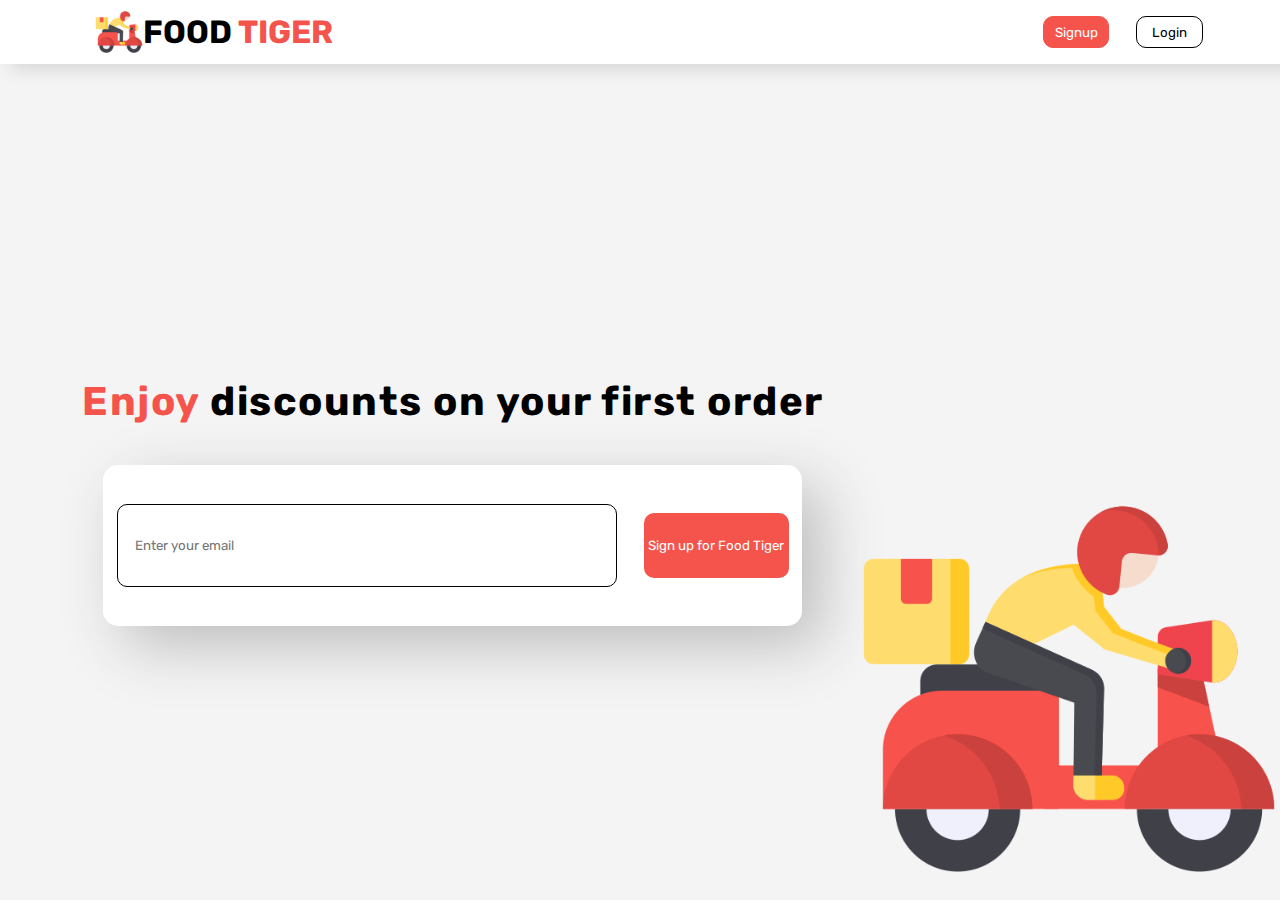
==== index.html @ 8a675328 "commit" ====
<!DOCTYPE html>
<html lang="en">
<head>
    <meta charset="UTF-8">
    <meta name="viewport" content="width=device-width, initial-scale=1.0">
    <title>FoodHub</title>
    <link rel="icon" type="x-icon" href="delivery-bike.png">
    <link rel="stylesheet" href="landingStyle.css">
    <link rel="preconnect" href="https://fonts.googleapis.com">
    <link rel="preconnect" href="https://fonts.gstatic.com" crossorigin>
    <link href="https://fonts.googleapis.com/css2?family=Rubik:ital,wght@0,300..900;1,300..900&display=swap" rel="stylesheet">
</head>

<body>

    <div class="content">
        <header>
            <section class="mainMenu">
                <button class="navButton"><img class="navButton-img" src="menu (1).png" alt="button"></button>
            </section>
           <section class="branding">
               <img src="delivery-bike.png" alt="logo.png" id="brand-logo">
               <h1>FOOD <span id="design-1">TIGER</span></h1>
           </section>
           <section class="createAccount">
              <button id="signButton">Signup</button>
              <button id="loginButton">Login</button>  
           </section>
        </header>

        <div class="mainContent">
            <section class="locationSection">
              <h1> <span id="design-1">Enjoy</span> discounts on your first order</h1>
              <div class="searchLocation">
                <input type="text" placeholder="Enter your email">
                <button>Sign up for Food Tiger</button>
              </div>
              
              
              <img src="delivery-bike.png" alt="" id="deliveryImage">
            </section>
              
           
        </div>

    </div>
    
</body>
</html>
---- landingStyle.css ----
*{
    margin: 0;
    padding: 0;
    font-family: "Rubik", sans-serif;
}
.content{
    width: 100vw;
    height: 100vh;
    display: flex;
    flex-direction: column;
    background-color: #f5f5f5;
}
header{
    display: flex;
    flex-direction: row;
    height: 4em;
    width: 100%;
    background-color: #ffffff;
    box-sizing: border-box;
    justify-content: space-between;
    box-shadow: 1em 0em 1em 0.3em #d6d6d6;
    padding: 0 2em;
    z-index: 1;
}
#brand-logo{
    height: 3em;
    width: 0 auto;
    margin: 0 0 0 0;

}
.branding{
    display: flex;
    justify-content: center;
    align-items: center;
    background-color: #ffffff;
    width: 30%;
    flex-shrink: 1;
    font-family: "Rubik", sans-serif;
}
.createAccount{
    display: flex;
    background-color: #ffffff;
    width: 50%;
    justify-content: flex-end;
    box-sizing: border-box;
    padding: 2em;
}
.createAccount button{
    width: 5em;
    height:2.4em;
    justify-self: center;
    align-self: center;
    margin: 0 1em;
    transition: all 0.2s ease-in-out;
}
#signButton{
    border-radius: 10px;
    background-color: #f4544c;
    border: 1px solid #f4544c;
    color: white;
}
#signButton:hover{
    height: 2.9em;
    width: 5.2em;
    background-color: #f4544cbb;

}
#loginButton{
    background-color: transparent;
    border-radius: 10px;
    border: 1px solid black;
}
#loginButton:hover{
    height: 2.9em;
    width: 5.2em;
    background-color: rgb(203, 203, 203);
}
.mainContent{
    display: flex;
    height: 100%;
    width: 100%;
    background-color: #f4f4f4;
    box-sizing: border-box;
    padding: 1em;

}
.locationSection{
    height: 100%;
    width: 70%;
    background-color: #f4f4f4;
    display: flex;
    flex-direction: column;
    justify-content: center;
    align-items: center;
}
.locationSection h1{
  font-size: 2.5em;
  margin: 1em 1em;
  letter-spacing: 1.5px;
  z-index: 1;
}
.searchLocation{
    display: flex;
    flex-direction: row;
    background-color: #ffffff;
    width: 80%;
    height: 20%;
    align-items: center;
    border-radius: 15px;
    box-shadow: 20px 20px 60px #bebebe;

}

.searchLocation input{
  width: 80%;
  height:50%;
  margin: 0 1em;
  border-radius: 10px;
  outline: none;
  border: 1px solid black;
  padding: 0em 1.3em;
}

.searchLocation button{
   height: 40%;
   width: 25%;
   margin: 0em 1em;
   border-radius: 10px;
   border: transparent;
   color: white;
   background-color: #f4544c;
   transition: all 0.4s ease-in-out;
}
.searchLocation button:hover{
    height: 45%;
    width: 28%;
}
#deliveryImage{ 
  position: absolute;
  width: 33%;
  height: 0 auto;
  right: 0;
  bottom: 0;
}
#design-1{
    color: #f4544c;
}
.mainMenu{
    display: none;
    background-color: #ffffff;
    align-items: center;
}


@media screen and (max-width: 750px){
    #signButton{
        display: none;
        border-radius: 10px;
        background-color: #f4544c;
        border: 1px solid #f4544c;
        color: white;
    }

    #loginButton{
        display: none;
        background-color: transparent;
        border-radius: 10px;
        border: 1px solid black;
    }
    header{
        display: flex;
        flex-direction: row;
        height: 4em;
        width: 100%;
        background-color: #ffffff;
        box-sizing: border-box;
        justify-content: center;
        box-shadow: 1em 0em 1em 0.3em #d6d6d6;
        padding: 0 0.5em;
        z-index: 1;
    }
    .createAccount{
        display: flex;
        background-color: transparent;
        width: 10%;
        justify-self: flex-end;
        align-self: flex-end;
        box-sizing: border-box;
        margin-left: auto;
        margin-right: 0;
    }

    .branding{
        display: flex;
        justify-content: center;
        align-items: center;
        background-color: #ffffff;
        width: 30%;
        flex-shrink: 1;
        font-family: "Rubik", sans-serif;
        margin-left: auto;
    }

    .locationSection{
        height: 100%;
        width: 100%;
        background-color: #f4f4f4;
        display: flex;
        flex-direction: column;
        justify-content: center;
        align-items: center;
    }

    .searchLocation{
        display: flex;
        flex-direction: column;
        background-color: transparent;
        width: 90%;
        height: 15%;
        align-items: center;
        border-radius: 15px;
        box-sizing: border-box;
        padding: 1em 0;
        border: 1px solid black;
        z-index: 1;
        min-height: 150px;
    
    }

    .searchLocation input{
        width: 80%;
        height:100%;
        margin: 1em 1em;
        border-radius: 5px;
        outline: none;
        border: 1px solid black;
 
      }

      .searchLocation button{
        height: 70%;
        width: 86%;
        margin: 0em 1em;
        border-radius: 5px;
        border: transparent;
        color: white;
        background-color: #f4544c;
        transition: all 0.4s ease-in-out;
     }

     #deliveryImage{ 
        position: absolute;
        width:55%;
        height: 0 auto;
        z-index: 0;

      }

      .mainMenu{
        display: flex;
        background-color: transparent;
        align-items: center;
        justify-content: center;
        width: 4em;
    }
    .navButton{
        height: 50%;
        width: 50%;
        background-color: transparent;
        outline: none;
        border: none;
    }
    .navButton-img{
      width: 100%;    
    }

}
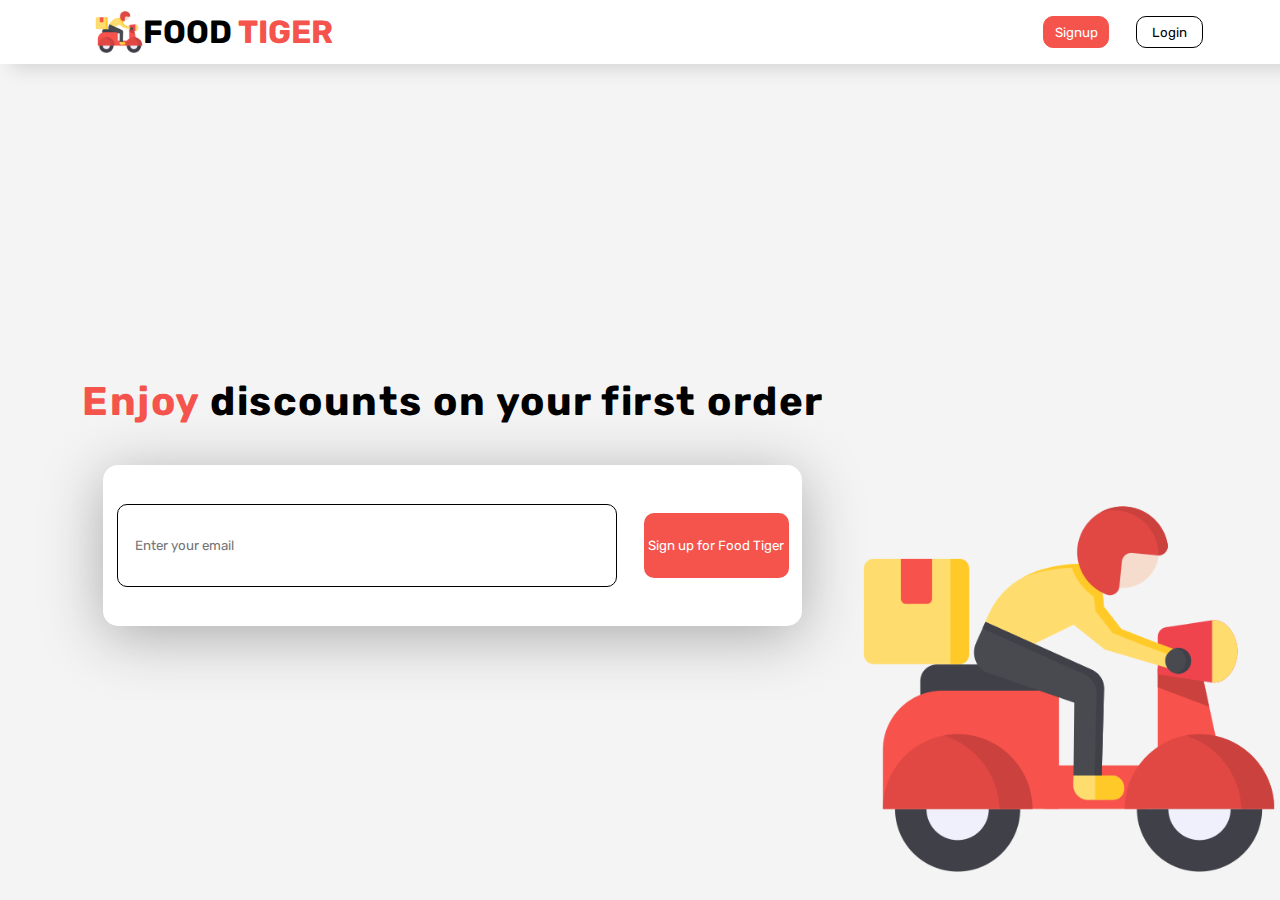
==== commit 849fb5b8: "commit" ====
--- a/index.html
+++ b/index.html
@@ -14,6 +14,8 @@
 <body>
 
     <div class="content">
+
+
         <header>
             <section class="mainMenu">
                 <button class="navButton"><img class="navButton-img" src="menu (1).png" alt="button"></button>
@@ -44,6 +46,36 @@
         </div>
 
     </div>
+
+    <dialog class="modal-dialog">
+        
+        <div class="signup-modal">
+            <button class="closeModal-signup">x</button>
+            <section class="signup-header">
+                <h1><span id="design-1">S</span>ign up</h1>
+                <img src="delivery-bike.png" alt="delivery-bike.jpg" class="signup-deliveryLogo">
+            </section>
+ 
+
+
+            <section class="credentialsInput">
+                <form action="">
+                    <label for="email-input">Email</label>
+                    <input type="email" name="email-input" required maxlength="55">
+                    <label for="username-input">Username</label>
+                    <input type="text" name="username-input" required maxlength="55">
+                    <label for="password-input">Password</label>
+                    <input type="password" name="password-input" required maxlength="55">
+                  
+                    <div class="submitSection-signup">
+                        <input type="submit" id="submit-credentials">
+                    </div>
+                  
+                </form>
+            </section>
+        </div>
+    </dialog>
     
+    <script src="landing.js"></script>
 </body>
 </html>--- a/landingStyle.css
+++ b/landingStyle.css
@@ -28,6 +28,7 @@
     margin: 0 0 0 0;
 
 }
+
 .branding{
     display: flex;
     justify-content: center;
@@ -107,7 +108,7 @@
     height: 20%;
     align-items: center;
     border-radius: 15px;
-    box-shadow: 20px 20px 60px #bebebe;
+    box-shadow: 0px 10px 60px #abaaaa;
 
 }
 
@@ -119,6 +120,10 @@
   outline: none;
   border: 1px solid black;
   padding: 0em 1.3em;
+  transition: border 0.5s ease-in-out;
+}
+.searchLocation input:focus{
+  border: 1px solid #f4544c;
 }
 
 .searchLocation button{
@@ -151,8 +156,142 @@
     align-items: center;
 }
 
-
-@media screen and (max-width: 750px){
+.modal-dialog {
+    visibility: hidden;
+   width: 100vw; 
+    height: 100vh; 
+    background-color: rgba(0, 0, 0, 0.2); 
+    z-index: 9999; 
+    position: fixed; 
+    top: 0;
+    left: 0;
+
+    display: none; 
+    transition: all 0.2s ease-in-out;
+    justify-content: center; 
+    align-items: center; 
+    opacity: 0;
+}
+.signup-modal{
+    display: flex;
+    position: absolute;
+    flex-direction: column;
+    z-index: 999;
+    justify-self: center;
+    align-self: center;
+    bottom: 0;
+    right: 0;
+    left: 0;
+    top: 0;
+    width: 30%;
+    height: 70%;
+    background-color: white;
+    border-radius: 10px;
+    border: 1px solid #f4544c;
+    min-width: 350px;
+    padding: 1em;
+    box-sizing: border-box;
+    
+}
+.signup-header{
+    display: flex;
+    background-color: transparent;
+    width: 100%;
+    height: 17%;
+    align-items: flex-end;
+    padding: 0 1em;
+    box-sizing: border-box;
+    flex-direction: row;
+    font-size: 1.5em;
+}
+.credentialsInput{
+    display: flex;
+    flex-direction: column;
+    background-color: transparent;
+    height: 100%;
+    box-sizing: border-box;
+    padding: 1em;
+    color: #f4544c;
+    justify-content: center;
+    align-items: center;
+
+}
+
+.credentialsInput input{
+    width: 100%;
+    height: 3em;
+    margin: 10px 0;
+    border-radius: 10px;
+    outline: none;
+    padding: 0 5px ;
+    border: 1px solid #f4544c;
+    transition: all 0.5s ease-in-out;
+}
+
+.credentialsInput input:focus{
+    border: none;
+    border-radius: 0px;
+    border-bottom: 1px solid #f4544c;
+    animation: blink 1.6s infinite ease-in-out;
+}
+@keyframes blink {
+    0% {
+        border-bottom: 1.5px solid #f4544c;
+    }
+    50% {
+        border-bottom: 1.5px solid transparent; /* Intermediate step for smooth transition */
+    }
+    100% {
+        border-bottom: 1.5px solid #f4544c;
+    }
+}
+
+#submit-credentials{
+    width: 40%;
+    height: 80%;
+    outline: none;
+    background-color: #f4544c;
+    color: white;
+    border: none;
+    transition: background-color 0.2s ease-in-out;
+
+}
+#submit-credentials:hover{
+   background-color: transparent;
+   color:#f4544c;
+   border: 1px solid #f4544c;
+}
+.submitSection-signup{
+    display: flex;
+    justify-content: center;
+    align-items: center;
+    height: 3em;
+    background-color: transparent;
+
+}
+.signup-deliveryLogo{
+    position: absolute;
+    width: 20%;
+    top:5%;
+    left:180px;
+}
+.closeModal-signup{
+    width: 1.5em;
+    height: auto;
+    font-size: 1em;
+    align-self: flex-end;
+    border: 1px solid #f4544c;
+    outline: none;
+    color: #f4544c;
+    background-color: transparent;
+    transition: all 0.2s ease-in-out;
+}
+.closeModal-signup:hover{
+    color: white;
+    background-color: #f4544c;
+}
+
+@media screen and (max-width: 900px){
     #signButton{
         display: none;
         border-radius: 10px;
@@ -195,10 +334,12 @@
         justify-content: center;
         align-items: center;
         background-color: #ffffff;
-        width: 30%;
+        width: 45%;
         flex-shrink: 1;
         font-family: "Rubik", sans-serif;
         margin-left: auto;
+        min-width: 200px;
+        
     }
 
     .locationSection{
@@ -234,7 +375,11 @@
         border-radius: 5px;
         outline: none;
         border: 1px solid black;
- 
+        transition: border 1s ease-in-out;
+      }
+
+      .searchLocation input:focus{
+        border: 5px solid #f4544c;
       }
 
       .searchLocation button{
@@ -250,7 +395,7 @@
 
      #deliveryImage{ 
         position: absolute;
-        width:55%;
+        width:65%;
         height: 0 auto;
         z-index: 0;
 
@@ -262,6 +407,7 @@
         align-items: center;
         justify-content: center;
         width: 4em;
+        min-width: 50px;
     }
     .navButton{
         height: 50%;
@@ -274,4 +420,11 @@
       width: 100%;    
     }
 
+    .signup-deliveryLogo{
+        position: absolute;
+        width: 20%;
+        top:45px;
+        left:180px;
+    }
+
 }